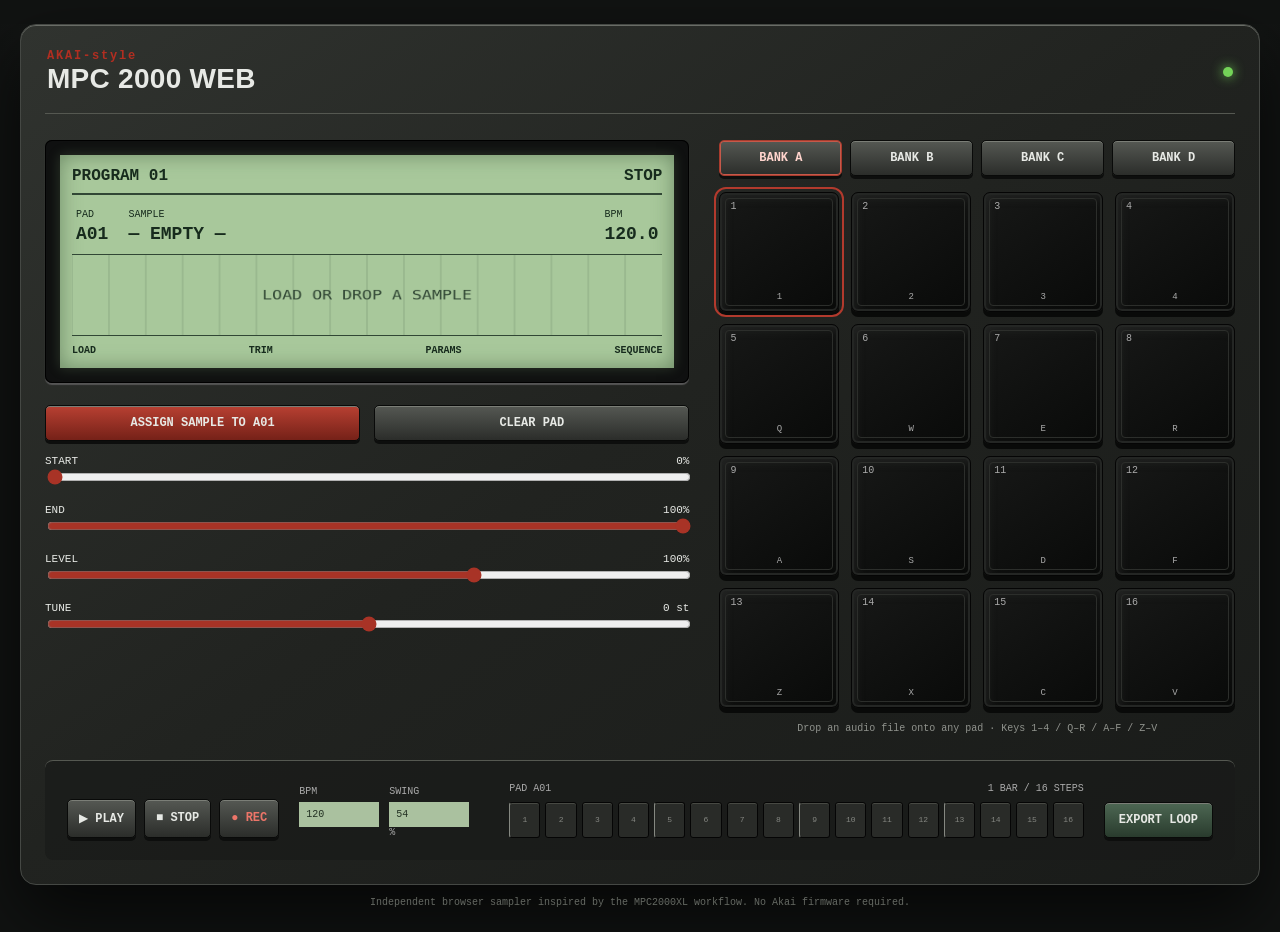
==== mpc2000-web/index.html @ b40a54e1 "Publish MPC 2000 Web: index.html" ====
<!doctype html>
<html lang="en">
  <head>
    <meta charset="UTF-8" />
    <meta name="viewport" content="width=device-width, initial-scale=1.0" />
    <meta name="theme-color" content="#171918" />
    <title>MPC 2000 Web</title>
    <script type="module" crossorigin src="./assets/index-C0kXIuxw.js"></script>
    <link rel="stylesheet" crossorigin href="./assets/index-DsW6y06T.css">
  </head>
  <body>
    <div id="app"></div>
  </body>
</html>
---- mpc2000-web/assets/index-DsW6y06T.css ----
:root{color:#e7e9e5;background:#111312;font-family:SFMono-Regular,Consolas,Liberation Mono,monospace;font-synthesis:none}*{box-sizing:border-box}body{margin:0;min-width:320px;min-height:100vh;background:radial-gradient(circle at 50% -10%,#30332f,#111312 55%)}button,input{font:inherit}button{color:inherit}.machine{width:min(1240px,calc(100% - 28px));margin:24px auto 12px;padding:24px;border:1px solid #454844;border-radius:16px;background:linear-gradient(145deg,#30332f,#212320 48%,#191b19);box-shadow:0 30px 70px #000a,inset 0 1px #696c66}.topbar{display:flex;justify-content:space-between;align-items:center;border-bottom:1px solid #555851;padding:0 2px 18px}.brand span{display:block;color:#b12e21;font-weight:600;font-size:12px;letter-spacing:.15em}.brand strong{font:900 28px Impact,Arial Black,sans-serif;letter-spacing:.01em}.status-dot{width:10px;height:10px;border-radius:50%;background:#74d358;box-shadow:0 0 12px #74d358}.work-area{display:grid;grid-template-columns:1.25fr 1fr;gap:30px;padding:26px 0}.display-shell{border-radius:7px;padding:15px;background:#0f1010;box-shadow:inset 0 0 0 1px #000,0 2px 1px #555}.display{color:#172b1d;background:#a8c89b;padding:12px;box-shadow:inset 0 0 20px #46604299,0 0 12px #9dce8d35}.display-head,.screen-main,.soft-labels{display:flex;justify-content:space-between;align-items:flex-start}.display-head{padding-bottom:8px;border-bottom:2px solid #314735;font-weight:600}.screen-main{padding:14px 4px 10px;gap:20px}.screen-main div{display:grid;gap:4px}.screen-main small{font-size:10px}.screen-main b{font-size:18px}.sample-name{flex:1}#waveform{width:100%;height:82px;display:block;border-block:1px solid #314735}.soft-labels{font-size:10px;font-weight:600;padding-top:9px}.editor{display:grid;grid-template-columns:repeat(2,1fr);gap:14px;padding-top:22px}.editor button,.load-button,.bank,.transport-button,.export-button{border:1px solid #090a09;border-radius:5px;background:linear-gradient(#555853,#2b2d2a);box-shadow:inset 0 1px #7b7e77,0 3px #0d0e0d;padding:10px 14px;cursor:pointer;text-align:center;font-size:12px;font-weight:600}.editor button:active,.load-button:active,.bank:active,.transport-button:active,.export-button:active{transform:translateY(2px);box-shadow:inset 0 1px #777,0 1px #0d0e0d}.load-button{background:linear-gradient(#b84032,#752118)}.parameter{grid-column:span 2}.parameter label{display:flex;justify-content:space-between;font-size:11px}.parameter input{width:100%;accent-color:#a83326}.right-panel{min-width:0}.bank-row{display:grid;grid-template-columns:repeat(4,1fr);gap:8px;margin-bottom:16px}.bank.active{color:#ffd4cd;border-color:#a83b2d;box-shadow:inset 0 0 0 1px #c5594a,0 3px #0d0e0d}.pads{display:grid;grid-template-columns:repeat(4,1fr);gap:12px}.pad{position:relative;aspect-ratio:1;min-width:0;border:1px solid #050505;border-radius:7px;color:#aaa;background:linear-gradient(145deg,#171817,#090a09);box-shadow:inset 0 0 0 2px #242624,inset 4px 5px 10px #34363466,0 5px #090a09;cursor:pointer;transition:transform 45ms,background .08s,box-shadow .08s;overflow:hidden}.pad:after{content:"";position:absolute;top:5px;right:5px;bottom:5px;left:5px;border:1px solid #2c2e2b;border-radius:4px}.pad.selected{outline:2px solid #b23a2d;outline-offset:3px}.pad.loaded .pad-name{color:#e8d4ad}.pad.hit,.pad:active{transform:translateY(4px) scale(.99);background:#70271f;box-shadow:inset 0 0 14px #df6953,0 1px #090a09}.pad.drag{background:#5d4f25}.pad-number{position:absolute;top:8px;left:10px;font-size:10px;z-index:1}.pad-name{position:absolute;left:8px;right:8px;bottom:9px;white-space:nowrap;overflow:hidden;text-overflow:ellipsis;font-size:9px;z-index:1}.drop-hint{padding-top:15px;text-align:center;color:#90938d;font-size:10px}.sequencer-panel{display:grid;grid-template-columns:auto 190px 1fr auto;align-items:end;gap:20px;padding:22px;border-top:1px solid #555851;background:#181a18aa;border-radius:8px}.transport{display:flex;gap:8px}.transport-button{padding:11px}.transport-button.active{color:#fff;background:#7c2b22}.record{color:#ec7569}.tempo-control{display:flex;gap:10px}.tempo-control label{font-size:10px;color:#aaa}.tempo-control input{display:block;width:80px;margin-top:5px;color:#223022;background:#aac19f;border:0;padding:7px}.steps-label{display:flex;justify-content:space-between;margin-bottom:8px;color:#aaa;font-size:10px}.steps{display:grid;grid-template-columns:repeat(16,1fr);gap:5px}.step{height:36px;min-width:0;padding:0;border:1px solid #050505;border-radius:3px;color:#858782;background:#292b28;box-shadow:inset 0 1px #474943;cursor:pointer;font-size:8px}.step:nth-child(4n+1){border-left-color:#858881}.step.on{color:#fff;background:#a93629;box-shadow:inset 0 1px #df6e5e,0 0 7px #b83b2d66}.step.current{outline:2px solid #d9c55f;outline-offset:1px}.export-button{white-space:nowrap;background:linear-gradient(#4d6753,#293b2d)}footer{text-align:center;color:#656963;font-size:10px;padding:0 20px 24px}@media(max-width:920px){.work-area{grid-template-columns:1fr}.sequencer-panel{grid-template-columns:1fr 1fr}.steps-wrap{grid-column:1 / -1;order:3}.export-button{justify-self:end}}@media(max-width:560px){.machine{width:100%;margin:0;border-radius:0;padding:14px}.brand strong{font-size:21px}.work-area{gap:20px}.sequencer-panel{padding:14px;gap:14px}.transport,.tempo-control{grid-column:1 / -1}.steps{gap:3px;overflow-x:auto;padding-bottom:4px}.step{min-width:25px}.export-button{grid-column:1 / -1;justify-self:stretch}}
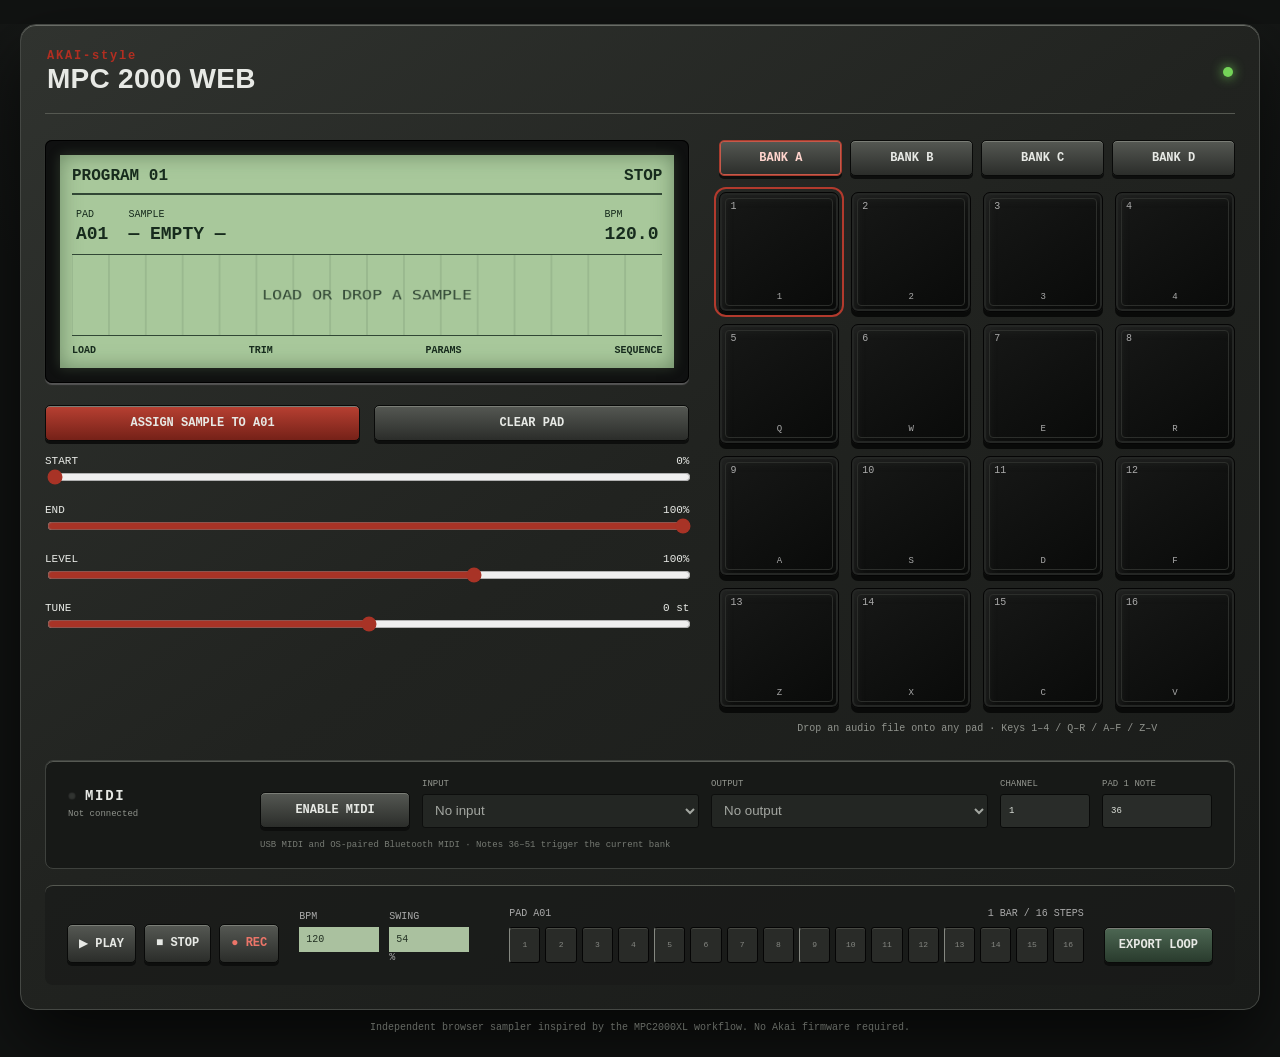
==== commit d53b121c: "Publish Web MIDI sampler interface" ====
--- a/mpc2000-web/index.html
+++ b/mpc2000-web/index.html
@@ -5,8 +5,8 @@
     <meta name="viewport" content="width=device-width, initial-scale=1.0" />
     <meta name="theme-color" content="#171918" />
     <title>MPC 2000 Web</title>
-    <script type="module" crossorigin src="./assets/index-C0kXIuxw.js"></script>
-    <link rel="stylesheet" crossorigin href="./assets/index-DsW6y06T.css">
+    <script type="module" crossorigin src="./assets/index-Dg-uDxUK.js"></script>
+    <link rel="stylesheet" crossorigin href="./assets/index-CU15bxW_.css">
   </head>
   <body>
     <div id="app"></div>
--- a/mpc2000-web/assets/index-CU15bxW_.css
+++ b/mpc2000-web/assets/index-CU15bxW_.css
@@ -0,0 +1 @@
+:root{color:#e7e9e5;background:#111312;font-family:SFMono-Regular,Consolas,Liberation Mono,monospace;font-synthesis:none}*{box-sizing:border-box}body{margin:0;min-width:320px;min-height:100vh;background:radial-gradient(circle at 50% -10%,#30332f,#111312 55%)}button,input{font:inherit}button{color:inherit}.machine{width:min(1240px,calc(100% - 28px));margin:24px auto 12px;padding:24px;border:1px solid #454844;border-radius:16px;background:linear-gradient(145deg,#30332f,#212320 48%,#191b19);box-shadow:0 30px 70px #000a,inset 0 1px #696c66}.topbar{display:flex;justify-content:space-between;align-items:center;border-bottom:1px solid #555851;padding:0 2px 18px}.brand span{display:block;color:#b12e21;font-weight:600;font-size:12px;letter-spacing:.15em}.brand strong{font:900 28px Impact,Arial Black,sans-serif;letter-spacing:.01em}.status-dot{width:10px;height:10px;border-radius:50%;background:#74d358;box-shadow:0 0 12px #74d358}.work-area{display:grid;grid-template-columns:1.25fr 1fr;gap:30px;padding:26px 0}.display-shell{border-radius:7px;padding:15px;background:#0f1010;box-shadow:inset 0 0 0 1px #000,0 2px 1px #555}.display{color:#172b1d;background:#a8c89b;padding:12px;box-shadow:inset 0 0 20px #46604299,0 0 12px #9dce8d35}.display-head,.screen-main,.soft-labels{display:flex;justify-content:space-between;align-items:flex-start}.display-head{padding-bottom:8px;border-bottom:2px solid #314735;font-weight:600}.screen-main{padding:14px 4px 10px;gap:20px}.screen-main div{display:grid;gap:4px}.screen-main small{font-size:10px}.screen-main b{font-size:18px}.sample-name{flex:1}#waveform{width:100%;height:82px;display:block;border-block:1px solid #314735}.soft-labels{font-size:10px;font-weight:600;padding-top:9px}.editor{display:grid;grid-template-columns:repeat(2,1fr);gap:14px;padding-top:22px}.editor button,.load-button,.bank,.transport-button,.export-button,.midi-button{border:1px solid #090a09;border-radius:5px;background:linear-gradient(#555853,#2b2d2a);box-shadow:inset 0 1px #7b7e77,0 3px #0d0e0d;padding:10px 14px;cursor:pointer;text-align:center;font-size:12px;font-weight:600}.editor button:active,.load-button:active,.bank:active,.transport-button:active,.export-button:active,.midi-button:active{transform:translateY(2px);box-shadow:inset 0 1px #777,0 1px #0d0e0d}.load-button{background:linear-gradient(#b84032,#752118)}.parameter{grid-column:span 2}.parameter label{display:flex;justify-content:space-between;font-size:11px}.parameter input{width:100%;accent-color:#a83326}.right-panel{min-width:0}.bank-row{display:grid;grid-template-columns:repeat(4,1fr);gap:8px;margin-bottom:16px}.bank.active{color:#ffd4cd;border-color:#a83b2d;box-shadow:inset 0 0 0 1px #c5594a,0 3px #0d0e0d}.pads{display:grid;grid-template-columns:repeat(4,1fr);gap:12px}.pad{position:relative;aspect-ratio:1;min-width:0;border:1px solid #050505;border-radius:7px;color:#aaa;background:linear-gradient(145deg,#171817,#090a09);box-shadow:inset 0 0 0 2px #242624,inset 4px 5px 10px #34363466,0 5px #090a09;cursor:pointer;transition:transform 45ms,background .08s,box-shadow .08s;overflow:hidden}.pad:after{content:"";position:absolute;top:5px;right:5px;bottom:5px;left:5px;border:1px solid #2c2e2b;border-radius:4px}.pad.selected{outline:2px solid #b23a2d;outline-offset:3px}.pad.loaded .pad-name{color:#e8d4ad}.pad.hit,.pad:active{transform:translateY(4px) scale(.99);background:#70271f;box-shadow:inset 0 0 14px #df6953,0 1px #090a09}.pad.drag{background:#5d4f25}.pad-number{position:absolute;top:8px;left:10px;font-size:10px;z-index:1}.pad-name{position:absolute;left:8px;right:8px;bottom:9px;white-space:nowrap;overflow:hidden;text-overflow:ellipsis;font-size:9px;z-index:1}.drop-hint{padding-top:15px;text-align:center;color:#90938d;font-size:10px}.midi-panel{display:grid;grid-template-columns:180px 150px minmax(150px,1fr) minmax(150px,1fr) 90px 110px;align-items:end;gap:12px;padding:18px 22px;margin-bottom:16px;border:1px solid #3e413d;border-radius:8px;background:#171917;box-shadow:inset 0 1px #565953}.midi-heading{align-self:center;min-width:0}.midi-heading div{display:flex;align-items:center;gap:9px}.midi-heading strong{font-size:14px;letter-spacing:.12em}.midi-heading>span{display:block;overflow:hidden;margin-top:5px;color:#8e928b;font-size:9px;text-overflow:ellipsis;white-space:nowrap}.midi-led{width:8px;height:8px;border-radius:50%;background:#313431;box-shadow:inset 0 0 2px #000}.midi-led.active{background:#72d356;box-shadow:0 0 10px #72d356}.midi-button.active{color:#c9ffc0;background:linear-gradient(#49634e,#293b2d)}.midi-panel label{color:#93968f;font-size:9px}.midi-panel select,.midi-panel input{display:block;width:100%;height:34px;margin-top:5px;border:1px solid #090a09;border-radius:3px;color:#dfe3dc;background:#292c29;padding:6px 8px}.midi-panel p{grid-column:2 / -1;margin:0;color:#777b74;font-size:9px}.sequencer-panel{display:grid;grid-template-columns:auto 190px 1fr auto;align-items:end;gap:20px;padding:22px;border-top:1px solid #555851;background:#181a18aa;border-radius:8px}.transport{display:flex;gap:8px}.transport-button{padding:11px}.transport-button.active{color:#fff;background:#7c2b22}.record{color:#ec7569}.tempo-control{display:flex;gap:10px}.tempo-control label{font-size:10px;color:#aaa}.tempo-control input{display:block;width:80px;margin-top:5px;color:#223022;background:#aac19f;border:0;padding:7px}.steps-label{display:flex;justify-content:space-between;margin-bottom:8px;color:#aaa;font-size:10px}.steps{display:grid;grid-template-columns:repeat(16,1fr);gap:5px}.step{height:36px;min-width:0;padding:0;border:1px solid #050505;border-radius:3px;color:#858782;background:#292b28;box-shadow:inset 0 1px #474943;cursor:pointer;font-size:8px}.step:nth-child(4n+1){border-left-color:#858881}.step.on{color:#fff;background:#a93629;box-shadow:inset 0 1px #df6e5e,0 0 7px #b83b2d66}.step.current{outline:2px solid #d9c55f;outline-offset:1px}.export-button{white-space:nowrap;background:linear-gradient(#4d6753,#293b2d)}footer{text-align:center;color:#656963;font-size:10px;padding:0 20px 24px}@media(max-width:1050px){.midi-panel{grid-template-columns:repeat(3,1fr)}.midi-panel p{grid-column:1 / -1}}@media(max-width:920px){.work-area{grid-template-columns:1fr}.sequencer-panel{grid-template-columns:1fr 1fr}.steps-wrap{grid-column:1 / -1;order:3}.export-button{justify-self:end}}@media(max-width:560px){.machine{width:100%;margin:0;border-radius:0;padding:14px}.brand strong{font-size:21px}.work-area{gap:20px}.midi-panel{grid-template-columns:1fr 1fr;padding:14px}.midi-heading,.midi-button,.midi-panel p{grid-column:1 / -1}.sequencer-panel{padding:14px;gap:14px}.transport,.tempo-control{grid-column:1 / -1}.steps{gap:3px;overflow-x:auto;padding-bottom:4px}.step{min-width:25px}.export-button{grid-column:1 / -1;justify-self:stretch}}
